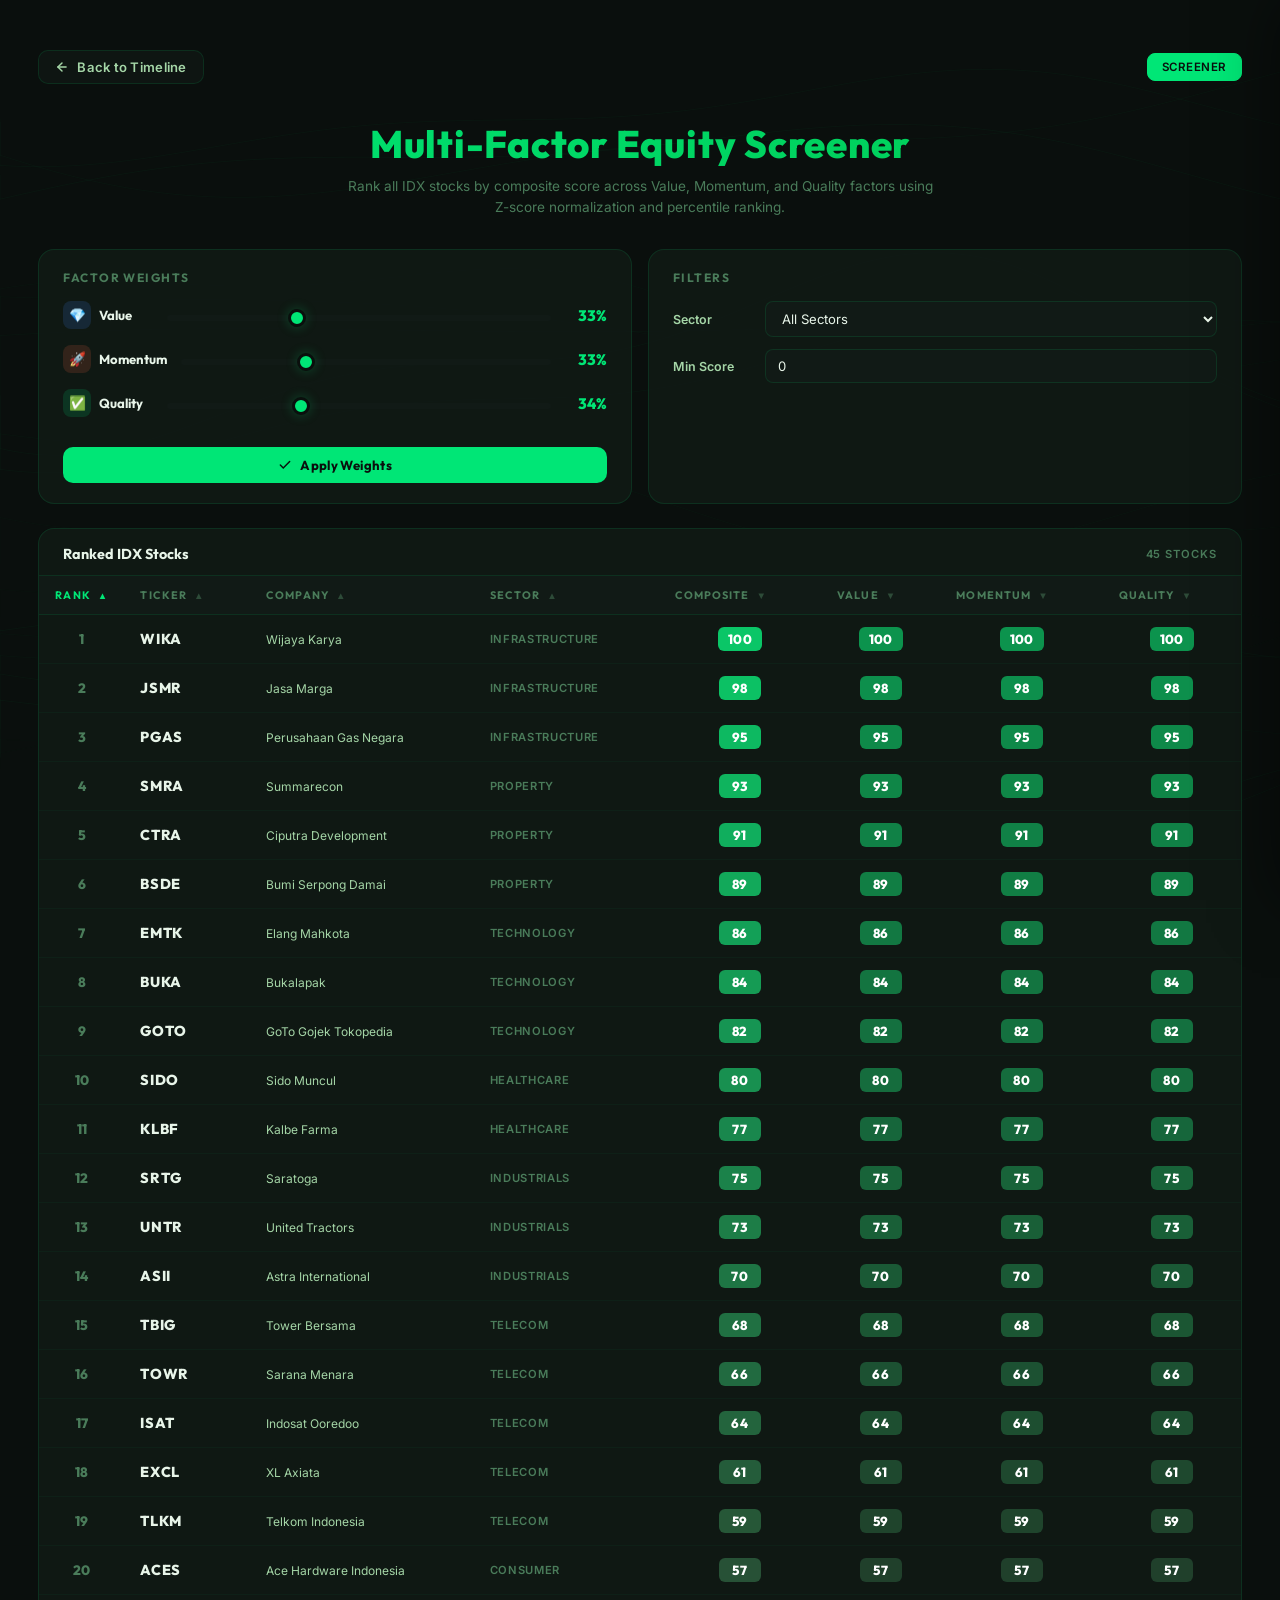
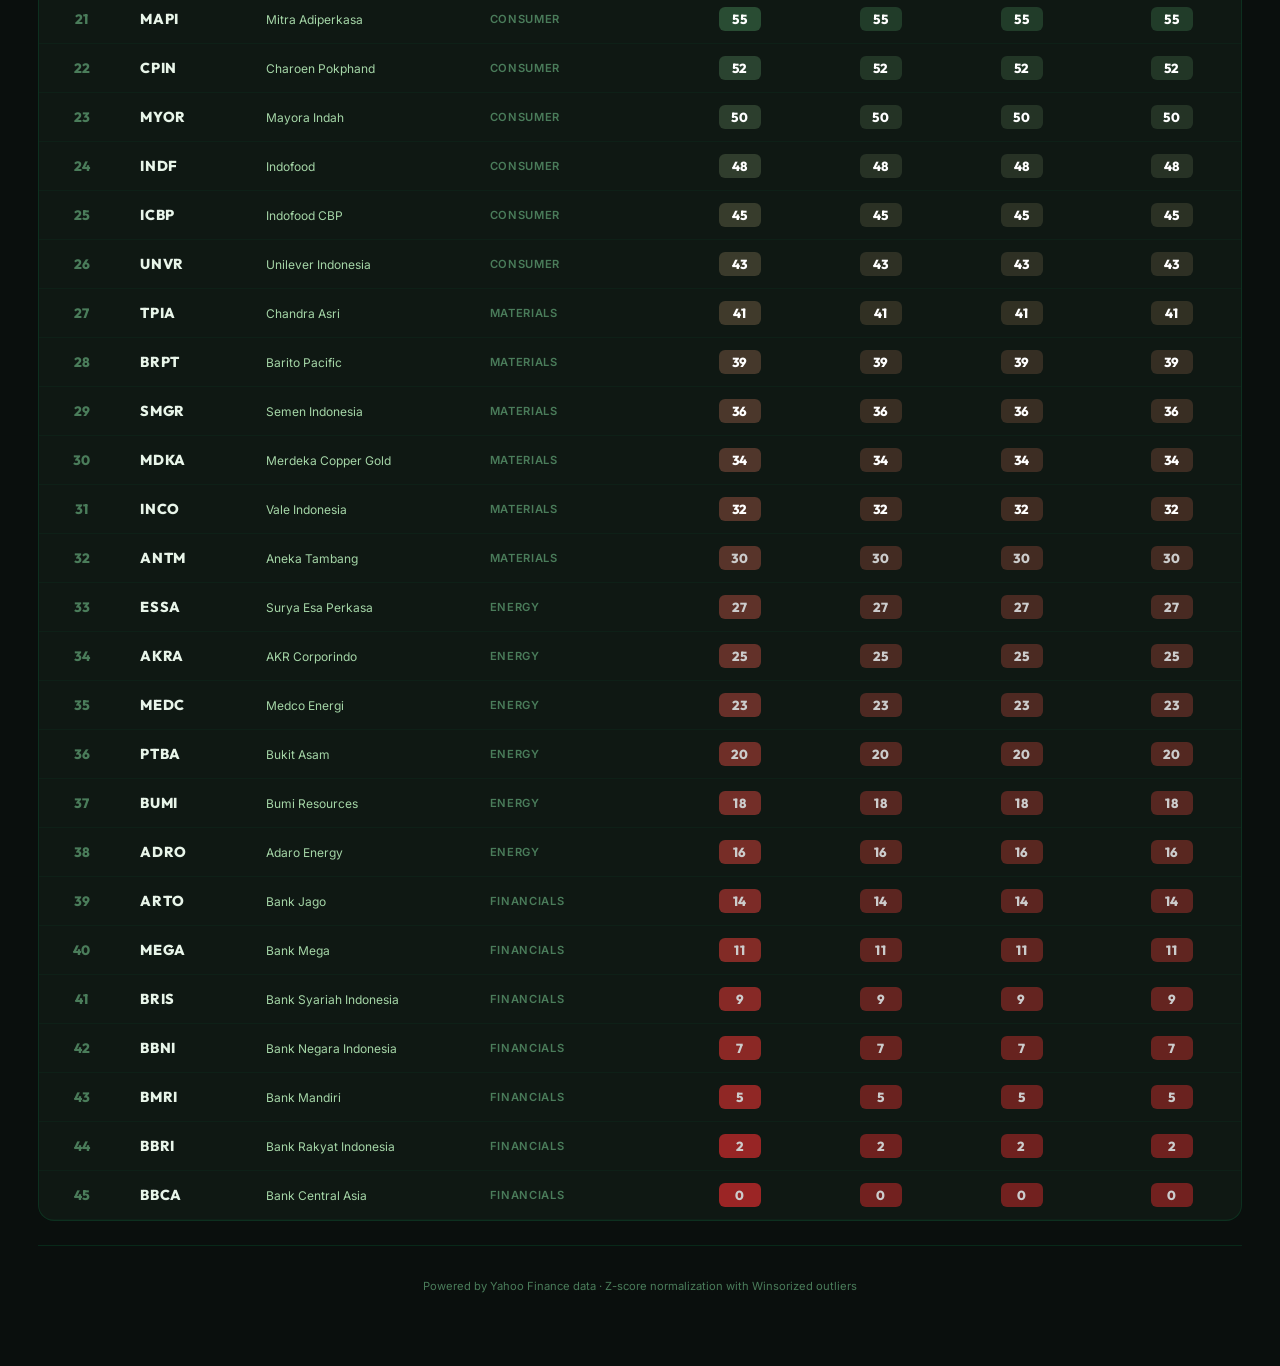
==== screener.html @ e39d33e4 "feat: implement multi-factor equity screener with auto-balancing weights and detail drawer" ====
<!DOCTYPE html>
<html lang="en">
<head>
    <meta charset="UTF-8">
    <meta name="viewport" content="width=device-width, initial-scale=1.0">
    <title>Multi-Factor Equity Screener — IDX Stock Rankings</title>
    <meta name="description" content="Rank IDX stocks using a multi-factor model combining Value, Momentum, and Quality factors with interactive weight sliders.">
    <link rel="preconnect" href="https://fonts.googleapis.com">
    <link rel="preconnect" href="https://fonts.gstatic.com" crossorigin>
    <link href="https://fonts.googleapis.com/css2?family=Inter:wght@300;400;500;600;700;800;900&family=Outfit:wght@400;500;600;700;800&display=swap" rel="stylesheet">
    <link rel="stylesheet" href="screener.css">
</head>
<body>
    <!-- Animated topographical contour background -->
    <div class="topo-bg">
        <svg id="topoSvg" width="100%" height="100%" xmlns="http://www.w3.org/2000/svg"></svg>
    </div>

    <!-- Floating particles -->
    <div class="particles" id="particles"></div>

    <!-- Main Container -->
    <div class="screener-page">
        <!-- Navigation -->
        <nav class="screener-nav">
            <a href="index.html" class="nav-back" id="navBack">
                <svg width="14" height="14" viewBox="0 0 24 24" fill="none" stroke="currentColor" stroke-width="2.5" stroke-linecap="round">
                    <line x1="19" y1="12" x2="5" y2="12"/><polyline points="12 19 5 12 12 5"/>
                </svg>
                Back to Timeline
            </a>
            <div class="nav-links">
                <a href="screener.html" class="nav-link active">Screener</a>
            </div>
        </nav>

        <!-- Header -->
        <header class="screener-header">
            <h1>Multi-Factor Equity Screener</h1>
            <p>Rank all IDX stocks by composite score across Value, Momentum, and Quality factors using Z-score normalization and percentile ranking.</p>
        </header>

        <!-- Controls Panel -->
        <div class="screener-controls" id="screenerControls">
            <!-- Weight Sliders -->
            <div class="control-card">
                <div class="control-card-title">Factor Weights</div>
                <div class="weight-sliders">
                    <div class="slider-group">
                        <div class="slider-label">
                            <span class="slider-icon value-icon">💎</span>
                            Value
                        </div>
                        <div class="slider-track">
                            <input type="range" id="weightValue" min="0" max="100" value="33">
                        </div>
                        <span class="slider-value" id="weightValueDisplay">33%</span>
                    </div>
                    <div class="slider-group">
                        <div class="slider-label">
                            <span class="slider-icon momentum-icon">🚀</span>
                            Momentum
                        </div>
                        <div class="slider-track">
                            <input type="range" id="weightMomentum" min="0" max="100" value="33">
                        </div>
                        <span class="slider-value" id="weightMomentumDisplay">33%</span>
                    </div>
                    <div class="slider-group">
                        <div class="slider-label">
                            <span class="slider-icon quality-icon">✅</span>
                            Quality
                        </div>
                        <div class="slider-track">
                            <input type="range" id="weightQuality" min="0" max="100" value="34">
                        </div>
                        <span class="slider-value" id="weightQualityDisplay">34%</span>
                    </div>
                    <button class="apply-weights-btn" id="applyWeightsBtn">
                        <svg width="14" height="14" viewBox="0 0 24 24" fill="none" stroke="currentColor" stroke-width="2.5" stroke-linecap="round"><polyline points="20 6 9 17 4 12"/></svg>
                        Apply Weights
                    </button>
                </div>
            </div>

            <!-- Filters -->
            <div class="control-card">
                <div class="control-card-title">Filters</div>
                <div class="filter-group">
                    <div class="filter-item">
                        <label class="filter-label" for="filterSector">Sector</label>
                        <select class="filter-select" id="filterSector">
                            <option value="all">All Sectors</option>
                        </select>
                    </div>
                    <div class="filter-item">
                        <label class="filter-label" for="filterMinScore">Min Score</label>
                        <input class="filter-input" id="filterMinScore" type="number" min="0" max="100" value="0" placeholder="0">
                    </div>
                </div>
            </div>
        </div>

        <!-- Loading State -->
        <div class="screener-loading" id="screenerLoading">
            <div class="loader-ring" style="width:40px;height:40px;border-width:2.5px;"></div>
            <div class="screener-progress-bar">
                <div class="screener-progress-fill" id="progressFill" style="width:0%"></div>
            </div>
            <div class="screener-progress-text" id="progressText">Initializing screener...</div>
        </div>

        <!-- Results Table -->
        <div class="screener-table-wrapper" id="tableWrapper" style="display:none;">
            <div class="screener-table-header">
                <span class="screener-table-title">Ranked IDX Stocks</span>
                <span class="screener-stock-count" id="stockCount">—</span>
            </div>
            <div style="overflow-x:auto;">
                <table class="screener-table" id="screenerTable">
                    <thead>
                        <tr>
                            <th data-sort="rank" class="sorted">Rank <span class="sort-arrow">▲</span></th>
                            <th data-sort="ticker">Ticker <span class="sort-arrow">▲</span></th>
                            <th data-sort="name">Company <span class="sort-arrow">▲</span></th>
                            <th data-sort="sector">Sector <span class="sort-arrow">▲</span></th>
                            <th data-sort="compositeScore">Composite <span class="sort-arrow">▼</span></th>
                            <th data-sort="valueScore">Value <span class="sort-arrow">▼</span></th>
                            <th data-sort="momentumScore">Momentum <span class="sort-arrow">▼</span></th>
                            <th data-sort="qualityScore">Quality <span class="sort-arrow">▼</span></th>
                        </tr>
                    </thead>
                    <tbody id="tableBody"></tbody>
                </table>
            </div>
        </div>

        <!-- Footer -->
        <footer class="screener-footer">
            <p>
                Powered by Yahoo Finance data · Z-score normalization with Winsorized outliers
            </p>
        </footer>
    </div>

    <!-- Detail Drawer Overlay -->
    <div class="detail-drawer-overlay" id="drawerOverlay"></div>

    <!-- Detail Drawer -->
    <div class="detail-drawer" id="detailDrawer">
        <button class="drawer-close" id="drawerClose">✕</button>
        <div class="drawer-ticker" id="drawerTicker">—</div>
        <div class="drawer-company" id="drawerCompany">—</div>
        <div class="drawer-sector" id="drawerSector">—</div>

        <!-- Composite Score -->
        <div class="drawer-composite">
            <div class="composite-score-ring">
                <svg viewBox="0 0 36 36">
                    <circle class="ring-bg" cx="18" cy="18" r="15.91"/>
                    <circle class="ring-fill" id="compositeRing" cx="18" cy="18" r="15.91"
                        stroke-dasharray="100 100" stroke-dashoffset="100"/>
                </svg>
                <div class="composite-score-value" id="compositeValue">—</div>
            </div>
            <div class="composite-info">
                <div class="composite-label">Composite Score</div>
                <div class="composite-desc" id="compositeDesc">—</div>
            </div>
        </div>

        <!-- Family Scores -->
        <div class="drawer-section-title">Family Scores</div>
        <div class="family-scores" id="familyScores"></div>

        <!-- Factor Breakdown -->
        <div class="drawer-section-title">Factor Breakdown</div>
        <table class="factor-table" id="factorTable">
            <thead>
                <tr>
                    <th>Factor</th>
                    <th style="text-align:right">Raw</th>
                    <th style="text-align:right">Z-Score</th>
                    <th style="text-align:right">Percentile</th>
                </tr>
            </thead>
            <tbody id="factorTableBody"></tbody>
        </table>
    </div>

    <!-- Scripts -->
    <script src="heatmap-data.js"></script>
    <script src="screener-data.js"></script>
    <script src="screener.js"></script>
</body>
</html>
---- screener.css ----
/* ================================================
   Multi-Factor Equity Screener — Styles
   Matches IDX main site theme (dark + green accent)
   ================================================ */

/* Inherit base variables from style.css */
@import url('style.css');

/* ---- Screener Layout ---- */
.screener-page {
    position: relative;
    z-index: 1;
    max-width: 1400px;
    margin: 0 auto;
    padding: var(--container-pad);
    min-height: 100vh;
    display: flex;
    flex-direction: column;
}

/* ---- Top Navigation ---- */
.screener-nav {
    display: flex;
    align-items: center;
    justify-content: space-between;
    padding: 12px 0 20px;
    opacity: 0;
    transform: translateY(-20px);
    animation: fadeSlideIn 0.6s ease-out 0.1s forwards;
}

.nav-back {
    display: flex;
    align-items: center;
    gap: 8px;
    text-decoration: none;
    color: var(--text-secondary);
    font-family: var(--font-body);
    font-size: 0.82rem;
    font-weight: 600;
    padding: 8px 16px;
    border-radius: 10px;
    border: 1px solid var(--border-color);
    background: var(--bg-glass);
    backdrop-filter: blur(12px);
    transition: all 0.25s ease;
    letter-spacing: 0.02em;
}

.nav-back:hover {
    border-color: var(--accent);
    color: var(--accent);
    background: var(--accent-subtle);
}

.nav-links {
    display: flex;
    gap: 8px;
}

.nav-link {
    text-decoration: none;
    color: var(--text-muted);
    font-family: var(--font-body);
    font-size: 0.72rem;
    font-weight: 600;
    padding: 6px 14px;
    border-radius: 8px;
    border: 1px solid var(--border-color);
    background: var(--bg-glass);
    transition: all 0.25s ease;
    letter-spacing: 0.04em;
    text-transform: uppercase;
}

.nav-link:hover {
    border-color: var(--accent);
    color: var(--accent);
}

.nav-link.active {
    background: var(--accent);
    color: var(--bg-primary);
    border-color: var(--accent);
}

/* ---- Page Header ---- */
.screener-header {
    text-align: center;
    padding: 16px 0 32px;
    opacity: 0;
    transform: translateY(-20px);
    animation: fadeSlideIn 0.7s ease-out 0.15s forwards;
}

.screener-header h1 {
    font-family: var(--font-display);
    font-weight: 800;
    font-size: clamp(1.6rem, 3vw, 2.4rem);
    background: linear-gradient(135deg, var(--accent), var(--accent-dark));
    -webkit-background-clip: text;
    -webkit-text-fill-color: transparent;
    background-clip: text;
    margin-bottom: 8px;
    letter-spacing: 0.02em;
}

.screener-header p {
    color: var(--text-muted);
    font-size: 0.85rem;
    line-height: 1.5;
    max-width: 600px;
    margin: 0 auto;
}

/* ---- Controls Panel ---- */
.screener-controls {
    display: grid;
    grid-template-columns: 1fr 1fr;
    gap: 16px;
    margin-bottom: 24px;
    opacity: 0;
    transform: translateY(20px);
    animation: fadeSlideIn 0.7s ease-out 0.25s forwards;
}

.control-card {
    background: var(--bg-card);
    border: 1px solid var(--border-color);
    border-radius: 16px;
    padding: 20px 24px;
    backdrop-filter: blur(16px);
}

.control-card-title {
    font-family: var(--font-display);
    font-size: 0.75rem;
    font-weight: 700;
    text-transform: uppercase;
    letter-spacing: 0.12em;
    color: var(--text-muted);
    margin-bottom: 16px;
}

/* ---- Weight Sliders ---- */
.weight-sliders {
    display: flex;
    flex-direction: column;
    gap: 16px;
}

.slider-group {
    display: flex;
    align-items: center;
    gap: 14px;
}

.slider-label {
    font-family: var(--font-display);
    font-size: 0.82rem;
    font-weight: 700;
    color: var(--text-primary);
    min-width: 90px;
    display: flex;
    align-items: center;
    gap: 8px;
}

.slider-icon {
    width: 28px;
    height: 28px;
    border-radius: 8px;
    display: flex;
    align-items: center;
    justify-content: center;
    font-size: 0.85rem;
    flex-shrink: 0;
}

.slider-icon.value-icon { background: rgba(68, 138, 255, 0.15); }
.slider-icon.momentum-icon { background: rgba(255, 110, 64, 0.15); }
.slider-icon.quality-icon { background: rgba(0, 230, 118, 0.15); }

.slider-track {
    flex: 1;
    position: relative;
}

.slider-track input[type="range"] {
    -webkit-appearance: none;
    appearance: none;
    width: 100%;
    height: 6px;
    border-radius: 3px;
    background: var(--bg-secondary);
    outline: none;
    cursor: pointer;
}

.slider-track input[type="range"]::-webkit-slider-thumb {
    -webkit-appearance: none;
    appearance: none;
    width: 18px;
    height: 18px;
    border-radius: 50%;
    background: var(--accent);
    cursor: pointer;
    border: 3px solid var(--bg-primary);
    box-shadow: 0 0 12px var(--accent-glow);
    transition: transform 0.15s ease, box-shadow 0.15s ease;
}

.slider-track input[type="range"]::-webkit-slider-thumb:hover {
    transform: scale(1.2);
    box-shadow: 0 0 20px var(--accent-glow);
}

.slider-track input[type="range"]::-moz-range-thumb {
    width: 18px;
    height: 18px;
    border-radius: 50%;
    background: var(--accent);
    cursor: pointer;
    border: 3px solid var(--bg-primary);
    box-shadow: 0 0 12px var(--accent-glow);
}

.slider-value {
    font-family: var(--font-display);
    font-size: 0.95rem;
    font-weight: 800;
    color: var(--accent);
    min-width: 42px;
    text-align: right;
}

.weight-total {
    display: flex;
    align-items: center;
    justify-content: flex-end;
    gap: 8px;
    margin-top: 8px;
    font-size: 0.7rem;
    font-weight: 600;
    letter-spacing: 0.08em;
    text-transform: uppercase;
    color: var(--text-muted);
}

.weight-total-value {
    color: var(--accent);
    font-family: var(--font-display);
    font-weight: 800;
    font-size: 0.8rem;
}

.weight-total-value.warning {
    color: #FF5252;
}

/* Apply Weights Button */
.apply-weights-btn {
    display: flex;
    align-items: center;
    justify-content: center;
    gap: 8px;
    width: 100%;
    margin-top: 14px;
    padding: 10px 20px;
    background: var(--accent);
    border: none;
    border-radius: 10px;
    font-family: var(--font-display);
    font-size: 0.82rem;
    font-weight: 700;
    color: var(--bg-primary);
    cursor: pointer;
    transition: background 0.2s ease, transform 0.15s ease, box-shadow 0.2s ease;
    letter-spacing: 0.03em;
}

.apply-weights-btn:hover {
    background: var(--accent-dark);
    box-shadow: 0 4px 20px var(--accent-glow);
    transform: translateY(-1px);
}

.apply-weights-btn:active {
    transform: translateY(0) scale(0.98);
}

/* ---- Filters ---- */
.filter-group {
    display: flex;
    flex-direction: column;
    gap: 12px;
}

.filter-item {
    display: flex;
    align-items: center;
    gap: 12px;
}

.filter-label {
    font-size: 0.78rem;
    font-weight: 600;
    color: var(--text-secondary);
    min-width: 80px;
}

.filter-select, .filter-input {
    flex: 1;
    background: var(--bg-secondary);
    border: 1px solid var(--border-color);
    border-radius: 8px;
    padding: 8px 12px;
    color: var(--text-primary);
    font-family: var(--font-body);
    font-size: 0.82rem;
    outline: none;
    transition: border-color 0.2s ease;
    cursor: pointer;
}

.filter-select:focus, .filter-input:focus {
    border-color: var(--accent);
}

.filter-select option {
    background: var(--bg-primary);
    color: var(--text-primary);
}

/* ---- Loading Overlay ---- */
.screener-loading {
    display: flex;
    flex-direction: column;
    align-items: center;
    justify-content: center;
    min-height: 300px;
    gap: 16px;
}

.screener-progress-bar {
    width: 280px;
    height: 4px;
    border-radius: 2px;
    background: var(--bg-secondary);
    overflow: hidden;
}

.screener-progress-fill {
    height: 100%;
    border-radius: 2px;
    background: linear-gradient(90deg, var(--accent-dark), var(--accent));
    transition: width 0.4s ease;
    box-shadow: 0 0 12px var(--accent-glow);
}

.screener-progress-text {
    font-size: 0.8rem;
    color: var(--text-muted);
    font-weight: 500;
}

/* ---- Results Table ---- */
.screener-table-wrapper {
    background: var(--bg-card);
    border: 1px solid var(--border-color);
    border-radius: 16px;
    overflow: hidden;
    backdrop-filter: blur(16px);
    opacity: 0;
    transform: translateY(20px);
    animation: fadeSlideIn 0.8s ease-out 0.3s forwards;
    margin-bottom: 24px;
}

.screener-table-header {
    display: flex;
    align-items: center;
    justify-content: space-between;
    padding: 16px 24px 12px;
    border-bottom: 1px solid var(--border-color);
}

.screener-table-title {
    font-family: var(--font-display);
    font-size: 0.9rem;
    font-weight: 700;
    color: var(--text-primary);
}

.screener-stock-count {
    font-size: 0.7rem;
    font-weight: 600;
    color: var(--text-muted);
    text-transform: uppercase;
    letter-spacing: 0.08em;
}

.screener-table {
    width: 100%;
    border-collapse: collapse;
}

.screener-table thead th {
    position: sticky;
    top: 0;
    z-index: 10;
    background: var(--bg-secondary);
    padding: 12px 16px;
    font-family: var(--font-display);
    font-size: 0.68rem;
    font-weight: 700;
    text-transform: uppercase;
    letter-spacing: 0.1em;
    color: var(--text-muted);
    border-bottom: 1px solid var(--border-color);
    cursor: pointer;
    user-select: none;
    transition: color 0.2s ease;
    white-space: nowrap;
    text-align: left;
}

.screener-table thead th:hover {
    color: var(--accent);
}

.screener-table thead th.sorted {
    color: var(--accent);
}

.screener-table thead th .sort-arrow {
    display: inline-block;
    margin-left: 4px;
    font-size: 0.6rem;
    opacity: 0.5;
}

.screener-table thead th.sorted .sort-arrow {
    opacity: 1;
}

.screener-table tbody tr {
    border-bottom: 1px solid rgba(0, 230, 118, 0.04);
    transition: background 0.15s ease;
    cursor: pointer;
}

.screener-table tbody tr:hover {
    background: rgba(0, 230, 118, 0.04);
}

.screener-table tbody tr.selected {
    background: rgba(0, 230, 118, 0.08);
}

.screener-table tbody td {
    padding: 12px 16px;
    font-size: 0.82rem;
    color: var(--text-primary);
    vertical-align: middle;
}

.screener-table .col-rank {
    font-family: var(--font-display);
    font-weight: 800;
    font-size: 0.85rem;
    color: var(--text-muted);
    width: 50px;
    text-align: center;
}

.screener-table .col-ticker {
    font-family: var(--font-display);
    font-weight: 800;
    letter-spacing: 0.04em;
    font-size: 0.9rem;
}

.screener-table .col-name {
    color: var(--text-secondary);
    font-size: 0.75rem;
    max-width: 180px;
    overflow: hidden;
    text-overflow: ellipsis;
    white-space: nowrap;
}

.screener-table .col-sector {
    font-size: 0.7rem;
    text-transform: uppercase;
    letter-spacing: 0.06em;
    font-weight: 600;
    color: var(--text-muted);
}

/* Score cells */
.score-cell {
    font-family: var(--font-display);
    font-weight: 800;
    font-size: 0.88rem;
    letter-spacing: 0.03em;
    border-radius: 6px;
    text-align: center;
    min-width: 52px;
}

.score-badge {
    display: inline-block;
    padding: 4px 10px;
    border-radius: 6px;
    font-family: var(--font-display);
    font-weight: 800;
    font-size: 0.82rem;
    min-width: 42px;
    text-align: center;
}

/* ---- Detail Drawer ---- */
.detail-drawer {
    position: fixed;
    top: 0;
    right: -480px;
    width: 460px;
    height: 100vh;
    background: rgba(10, 15, 13, 0.98);
    border-left: 1px solid var(--border-glow);
    z-index: 1000;
    overflow-y: auto;
    padding: 32px 28px;
    transition: right 0.35s cubic-bezier(0.22, 1, 0.36, 1);
    backdrop-filter: blur(24px);
    box-shadow: -16px 0 64px rgba(0, 0, 0, 0.6);
}

.detail-drawer.open {
    right: 0;
}

.detail-drawer-overlay {
    position: fixed;
    inset: 0;
    background: rgba(0, 0, 0, 0.5);
    z-index: 999;
    opacity: 0;
    pointer-events: none;
    transition: opacity 0.3s ease;
}

.detail-drawer-overlay.open {
    opacity: 1;
    pointer-events: all;
}

.drawer-close {
    position: absolute;
    top: 20px;
    right: 20px;
    width: 32px;
    height: 32px;
    border-radius: 8px;
    border: 1px solid var(--border-color);
    background: var(--bg-glass);
    color: var(--text-muted);
    font-size: 1.1rem;
    cursor: pointer;
    display: flex;
    align-items: center;
    justify-content: center;
    transition: all 0.2s ease;
}

.drawer-close:hover {
    border-color: var(--accent);
    color: var(--accent);
}

.drawer-ticker {
    font-family: var(--font-display);
    font-weight: 800;
    font-size: 1.8rem;
    background: linear-gradient(135deg, var(--accent), var(--accent-dark));
    -webkit-background-clip: text;
    -webkit-text-fill-color: transparent;
    background-clip: text;
    margin-bottom: 4px;
}

.drawer-company {
    font-size: 0.85rem;
    color: var(--text-secondary);
    margin-bottom: 4px;
}

.drawer-sector {
    font-size: 0.65rem;
    font-weight: 600;
    text-transform: uppercase;
    letter-spacing: 0.1em;
    color: var(--text-muted);
    margin-bottom: 24px;
    padding-bottom: 16px;
    border-bottom: 1px solid var(--border-color);
}

/* Composite score display */
.drawer-composite {
    display: flex;
    align-items: center;
    gap: 16px;
    margin-bottom: 28px;
    padding: 20px;
    background: var(--bg-card);
    border: 1px solid var(--border-color);
    border-radius: 14px;
}

.composite-score-ring {
    width: 72px;
    height: 72px;
    position: relative;
    flex-shrink: 0;
}

.composite-score-ring svg {
    width: 100%;
    height: 100%;
    transform: rotate(-90deg);
}

.composite-score-ring .ring-bg {
    fill: none;
    stroke: var(--bg-secondary);
    stroke-width: 5;
}

.composite-score-ring .ring-fill {
    fill: none;
    stroke-width: 5;
    stroke-linecap: round;
    transition: stroke-dashoffset 1s ease, stroke 0.3s ease;
}

.composite-score-value {
    position: absolute;
    inset: 0;
    display: flex;
    align-items: center;
    justify-content: center;
    font-family: var(--font-display);
    font-weight: 800;
    font-size: 1.2rem;
    color: var(--text-primary);
}

.composite-info {
    flex: 1;
}

.composite-label {
    font-size: 0.65rem;
    font-weight: 700;
    text-transform: uppercase;
    letter-spacing: 0.12em;
    color: var(--text-muted);
    margin-bottom: 4px;
}

.composite-desc {
    font-size: 0.78rem;
    color: var(--text-secondary);
    line-height: 1.5;
}

/* Family score bars */
.drawer-section-title {
    font-family: var(--font-display);
    font-size: 0.72rem;
    font-weight: 700;
    text-transform: uppercase;
    letter-spacing: 0.12em;
    color: var(--text-muted);
    margin-bottom: 12px;
    margin-top: 8px;
}

.family-scores {
    display: flex;
    flex-direction: column;
    gap: 10px;
    margin-bottom: 28px;
}

.family-score-row {
    display: flex;
    align-items: center;
    gap: 12px;
}

.family-score-label {
    font-size: 0.78rem;
    font-weight: 600;
    color: var(--text-secondary);
    min-width: 90px;
}

.family-score-bar {
    flex: 1;
    height: 8px;
    border-radius: 4px;
    background: var(--bg-secondary);
    overflow: hidden;
}

.family-score-fill {
    height: 100%;
    border-radius: 4px;
    transition: width 0.6s ease;
}

.family-score-value {
    font-family: var(--font-display);
    font-weight: 800;
    font-size: 0.82rem;
    min-width: 32px;
    text-align: right;
}

/* Factor breakdown table */
.factor-table {
    width: 100%;
    border-collapse: collapse;
    margin-bottom: 28px;
}

.factor-table th {
    font-size: 0.62rem;
    font-weight: 700;
    text-transform: uppercase;
    letter-spacing: 0.1em;
    color: var(--text-muted);
    padding: 8px 10px;
    border-bottom: 1px solid var(--border-color);
    text-align: left;
}

.factor-table td {
    padding: 10px;
    font-size: 0.78rem;
    color: var(--text-primary);
    border-bottom: 1px solid rgba(0, 230, 118, 0.04);
}

.factor-table .factor-name {
    font-weight: 600;
}

.factor-table .factor-raw {
    font-family: var(--font-display);
    font-weight: 700;
    text-align: right;
}

.factor-table .factor-pct {
    font-family: var(--font-display);
    font-weight: 800;
    text-align: right;
}

.factor-table .factor-z {
    font-family: var(--font-display);
    font-weight: 600;
    text-align: right;
    font-size: 0.72rem;
    color: var(--text-muted);
}

/* ---- Footer ---- */
.screener-footer {
    text-align: center;
    padding: 32px 0;
    border-top: 1px solid var(--border-color);
    margin-top: auto;
}

.screener-footer p {
    font-size: 0.7rem;
    color: var(--text-muted);
    line-height: 1.6;
}

.screener-footer a {
    color: var(--accent);
    text-decoration: none;
    font-weight: 600;
}

.screener-footer a:hover {
    text-decoration: underline;
}

/* ---- Responsive ---- */
@media (max-width: 900px) {
    .screener-controls {
        grid-template-columns: 1fr;
    }
}

@media (max-width: 768px) {
    .screener-table .col-name,
    .screener-table .col-sector {
        display: none;
    }

    .detail-drawer {
        width: 100%;
        right: -100%;
    }

    .screener-nav {
        flex-direction: column;
        gap: 10px;
        align-items: flex-start;
    }

    .screener-table tbody td,
    .screener-table thead th {
        padding: 10px 8px;
        font-size: 0.75rem;
    }
}

@media (max-width: 480px) {
    .screener-table .score-badge {
        padding: 3px 6px;
        font-size: 0.72rem;
        min-width: 36px;
    }
}
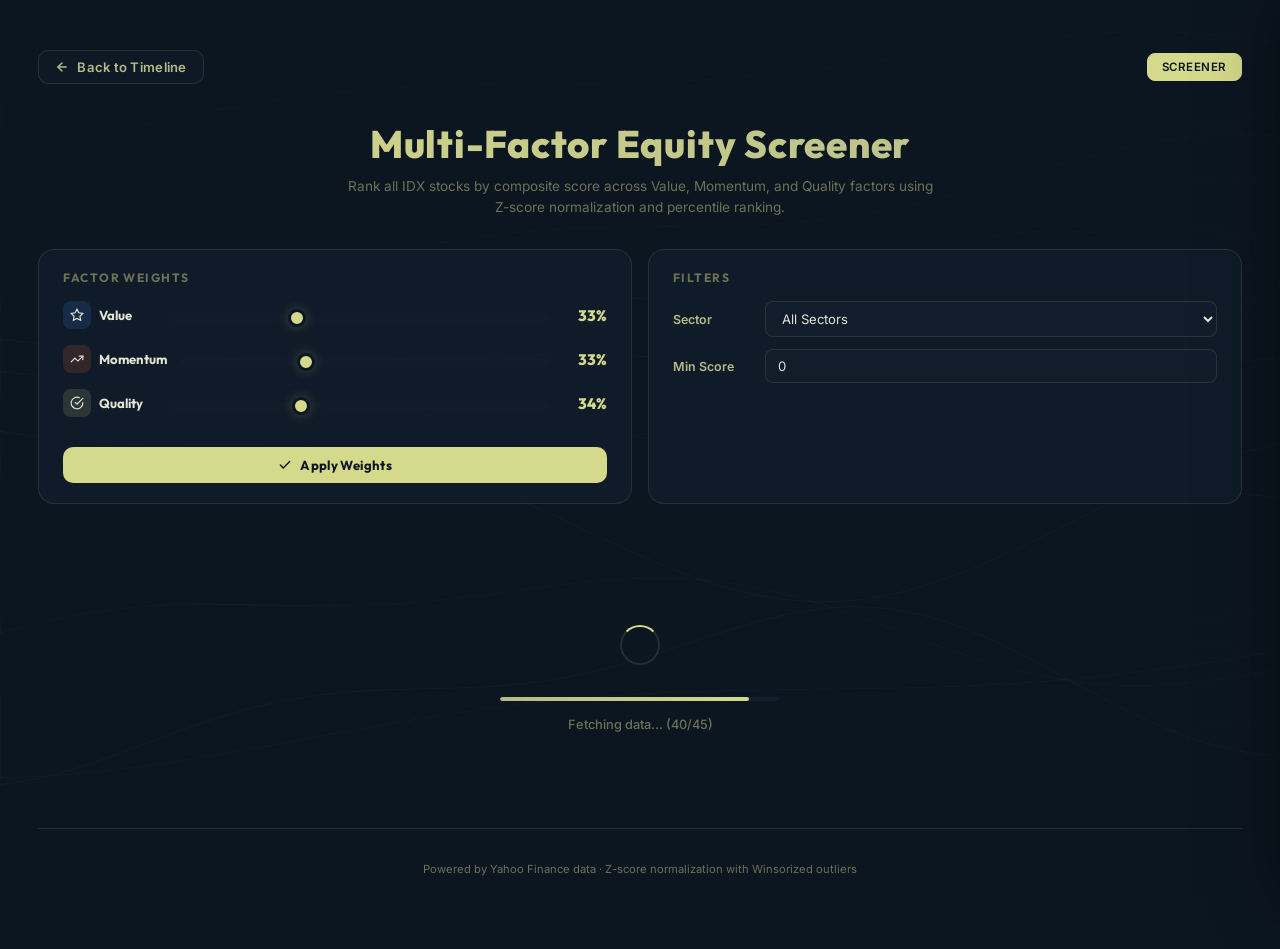
==== commit 2f558001: "Redesign IDX Grip: new landing page, equity screener, navy/khaki brand palette, and icon migration" ====
--- a/screener.html
+++ b/screener.html
@@ -48,7 +48,7 @@
                 <div class="weight-sliders">
                     <div class="slider-group">
                         <div class="slider-label">
-                            <span class="slider-icon value-icon">💎</span>
+                            <span class="slider-icon value-icon"><svg width="14" height="14" viewBox="0 0 24 24" fill="none" stroke="currentColor" stroke-width="2" stroke-linecap="round"><polygon points="12 2 15.09 8.26 22 9.27 17 14.14 18.18 21.02 12 17.77 5.82 21.02 7 14.14 2 9.27 8.91 8.26 12 2"/></svg></span>
                             Value
                         </div>
                         <div class="slider-track">
@@ -58,7 +58,7 @@
                     </div>
                     <div class="slider-group">
                         <div class="slider-label">
-                            <span class="slider-icon momentum-icon">🚀</span>
+                            <span class="slider-icon momentum-icon"><svg width="14" height="14" viewBox="0 0 24 24" fill="none" stroke="currentColor" stroke-width="2" stroke-linecap="round"><polyline points="22 7 13.5 15.5 8.5 10.5 2 17"/><polyline points="16 7 22 7 22 13"/></svg></span>
                             Momentum
                         </div>
                         <div class="slider-track">
@@ -68,7 +68,7 @@
                     </div>
                     <div class="slider-group">
                         <div class="slider-label">
-                            <span class="slider-icon quality-icon">✅</span>
+                            <span class="slider-icon quality-icon"><svg width="14" height="14" viewBox="0 0 24 24" fill="none" stroke="currentColor" stroke-width="2" stroke-linecap="round"><path d="M22 11.08V12a10 10 0 1 1-5.93-9.14"/><polyline points="22 4 12 14.01 9 11.01"/></svg></span>
                             Quality
                         </div>
                         <div class="slider-track">
--- a/screener.css
+++ b/screener.css
@@ -1,5 +1,5 @@
-/* ================================================
-   Multi-Factor Equity Screener — Styles
+﻿/* ================================================
+   Multi-Factor Equity Screener â€” Styles
    Matches IDX main site theme (dark + green accent)
    ================================================ */
 
@@ -179,7 +179,7 @@
 
 .slider-icon.value-icon { background: rgba(68, 138, 255, 0.15); }
 .slider-icon.momentum-icon { background: rgba(255, 110, 64, 0.15); }
-.slider-icon.quality-icon { background: rgba(0, 230, 118, 0.15); }
+.slider-icon.quality-icon { background: rgba(213, 217, 139, 0.15); }
 
 .slider-track {
     flex: 1;
@@ -445,17 +445,17 @@
 }
 
 .screener-table tbody tr {
-    border-bottom: 1px solid rgba(0, 230, 118, 0.04);
+    border-bottom: 1px solid rgba(213, 217, 139, 0.04);
     transition: background 0.15s ease;
     cursor: pointer;
 }
 
 .screener-table tbody tr:hover {
-    background: rgba(0, 230, 118, 0.04);
+    background: rgba(213, 217, 139, 0.04);
 }
 
 .screener-table tbody tr.selected {
-    background: rgba(0, 230, 118, 0.08);
+    background: rgba(213, 217, 139, 0.08);
 }
 
 .screener-table tbody td {
@@ -752,7 +752,7 @@
     padding: 10px;
     font-size: 0.78rem;
     color: var(--text-primary);
-    border-bottom: 1px solid rgba(0, 230, 118, 0.04);
+    border-bottom: 1px solid rgba(213, 217, 139, 0.04);
 }
 
 .factor-table .factor-name {
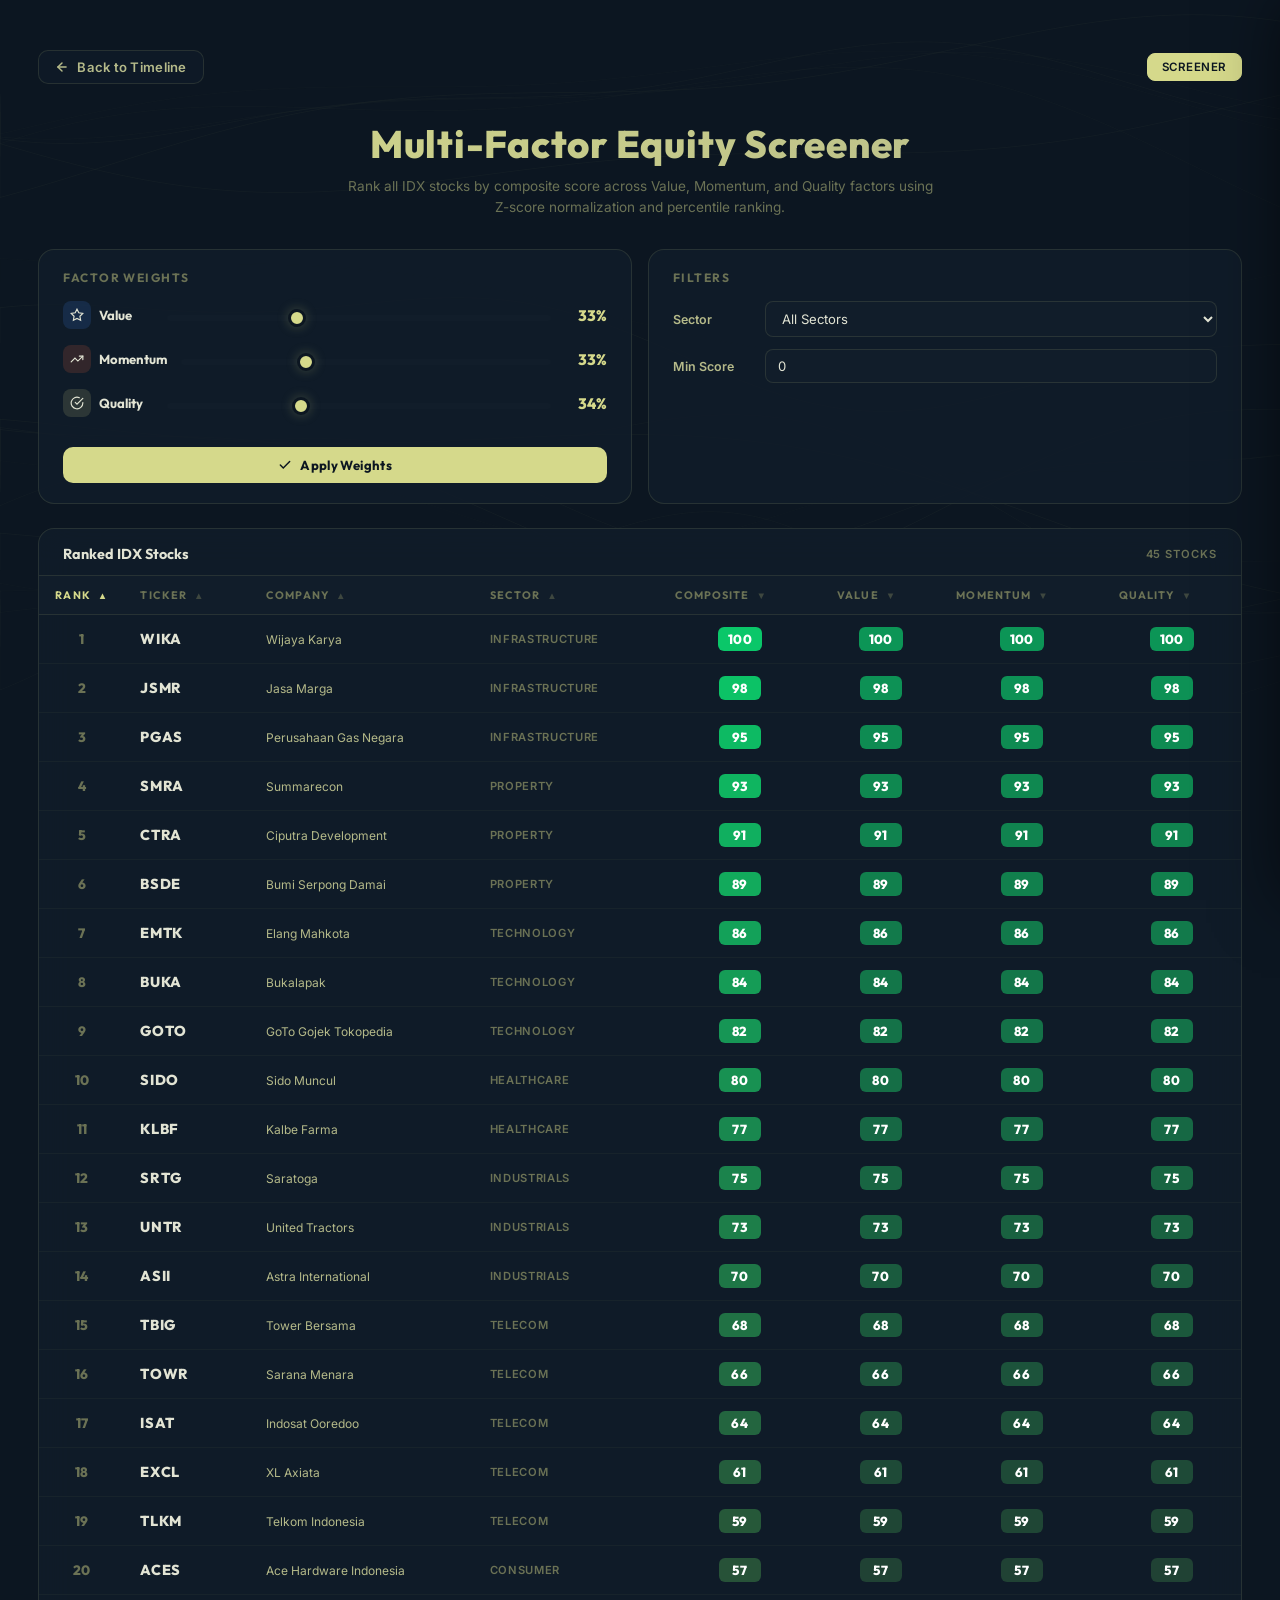
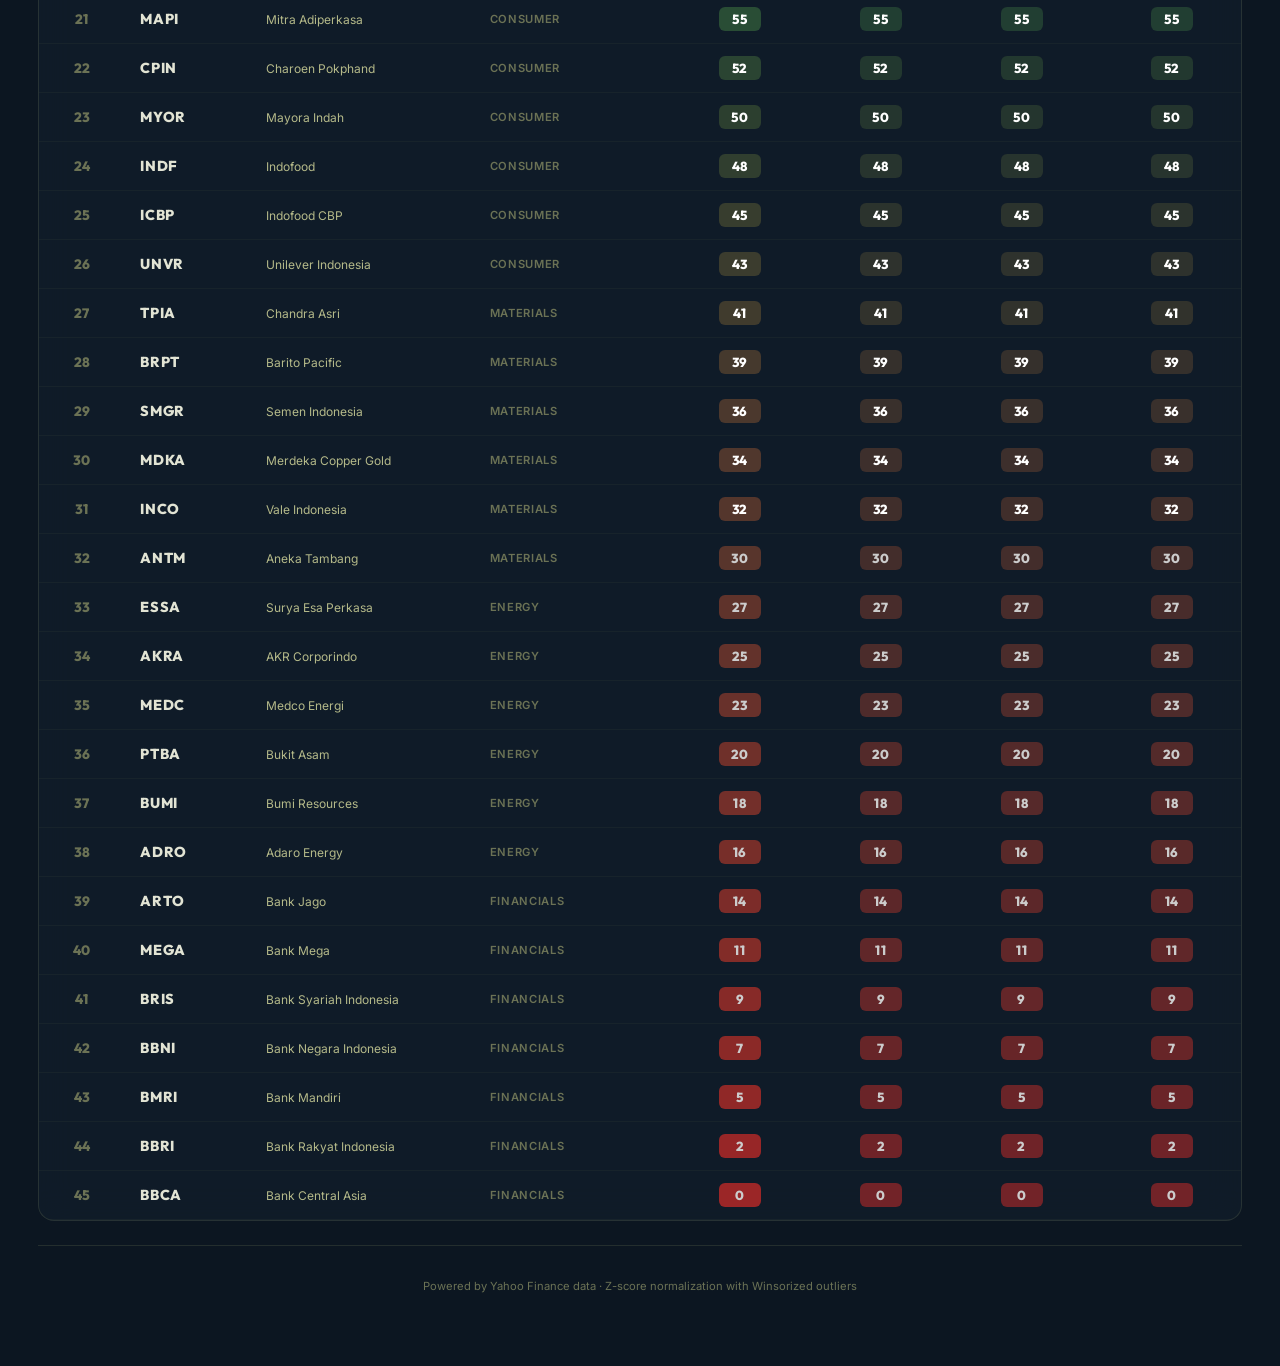
==== commit 81cf84c6: "Swap landing and dashboard pages, update internal routing" ====
--- a/screener.html
+++ b/screener.html
@@ -23,7 +23,7 @@
     <div class="screener-page">
         <!-- Navigation -->
         <nav class="screener-nav">
-            <a href="index.html" class="nav-back" id="navBack">
+            <a href="dashboard.html" class="nav-back" id="navBack">
                 <svg width="14" height="14" viewBox="0 0 24 24" fill="none" stroke="currentColor" stroke-width="2.5" stroke-linecap="round">
                     <line x1="19" y1="12" x2="5" y2="12"/><polyline points="12 19 5 12 12 5"/>
                 </svg>
